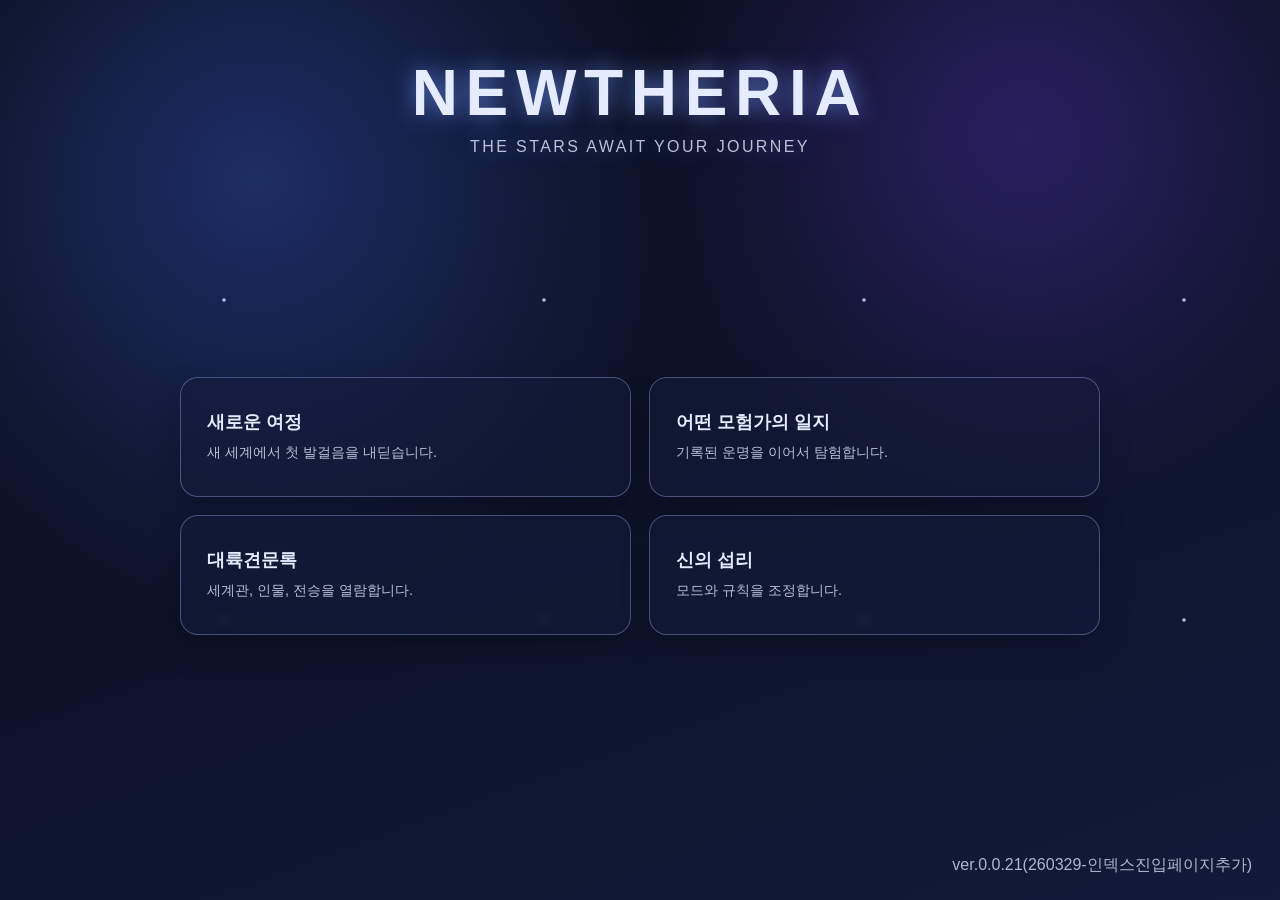
==== index.html @ f2ff2d2d "Add index entrypoint redirect and bump version to 0.0.21" ====
<!doctype html>
<html lang="ko">
<head>
  <meta charset="UTF-8" />
  <meta name="viewport" content="width=device-width, initial-scale=1.0" />
  <meta http-equiv="refresh" content="0; url=./start_screen.html" />
  <title>Newtheria 시작 화면으로 이동</title>
</head>
<body>
  <p>시작 화면으로 이동 중입니다. 자동 이동이 되지 않으면 <a href="./start_screen.html">여기를 클릭</a>하세요.</p>
  <script>
    window.location.replace("./start_screen.html");
  </script>
</body>
</html>
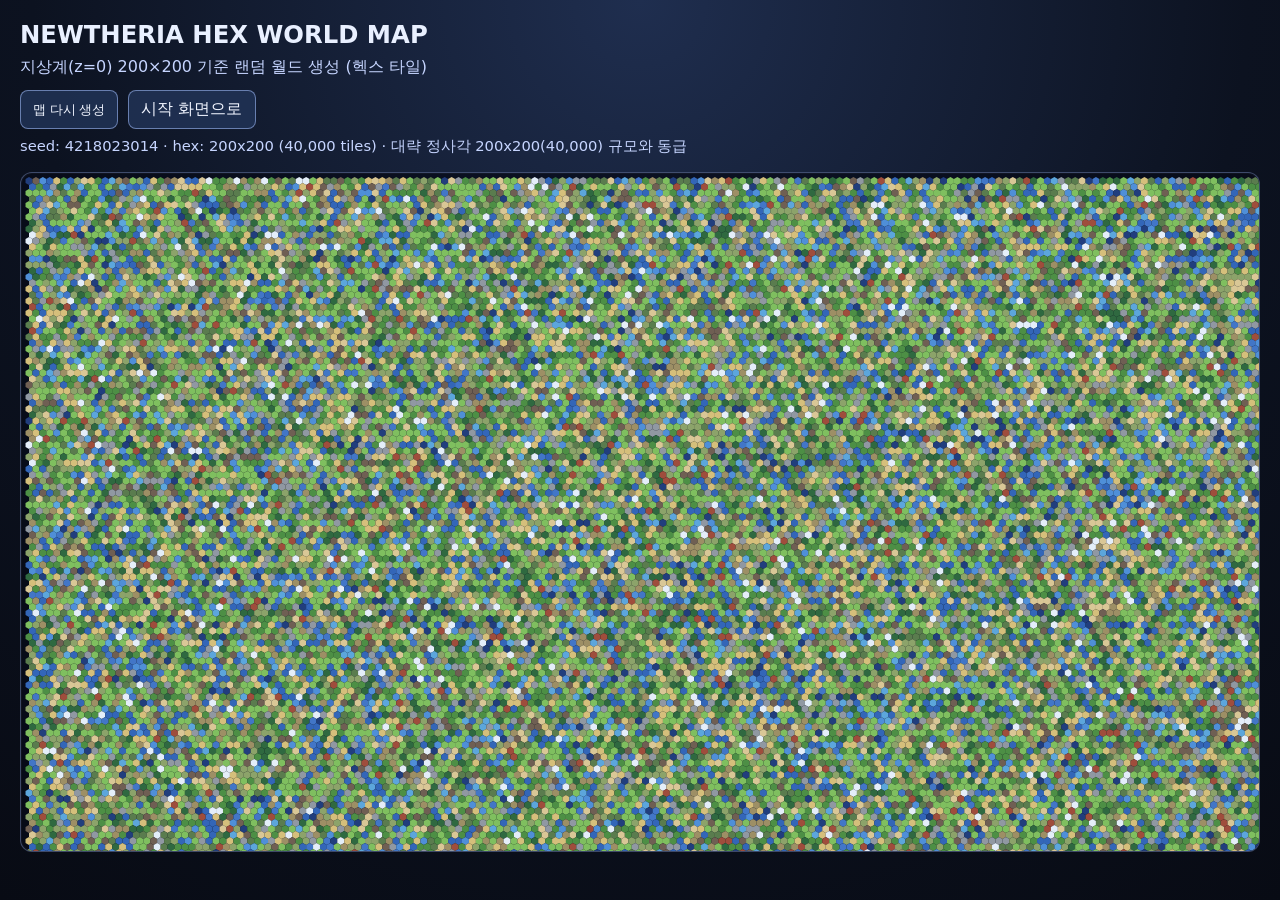
==== commit aed807fd: "feat: add temporary hex world map entry page" ====
--- a/index.html
+++ b/index.html
@@ -3,13 +3,13 @@
 <head>
   <meta charset="UTF-8" />
   <meta name="viewport" content="width=device-width, initial-scale=1.0" />
-  <meta http-equiv="refresh" content="0; url=./start_screen.html" />
-  <title>Newtheria 시작 화면으로 이동</title>
+  <meta http-equiv="refresh" content="0; url=./world_map.html" />
+  <title>Newtheria 월드맵으로 이동</title>
 </head>
 <body>
-  <p>시작 화면으로 이동 중입니다. 자동 이동이 되지 않으면 <a href="./start_screen.html">여기를 클릭</a>하세요.</p>
+  <p>월드맵으로 이동 중입니다. 자동 이동이 되지 않으면 <a href="./world_map.html">여기를 클릭</a>하세요.</p>
   <script>
-    window.location.replace("./start_screen.html");
+    window.location.replace("./world_map.html");
   </script>
 </body>
 </html>
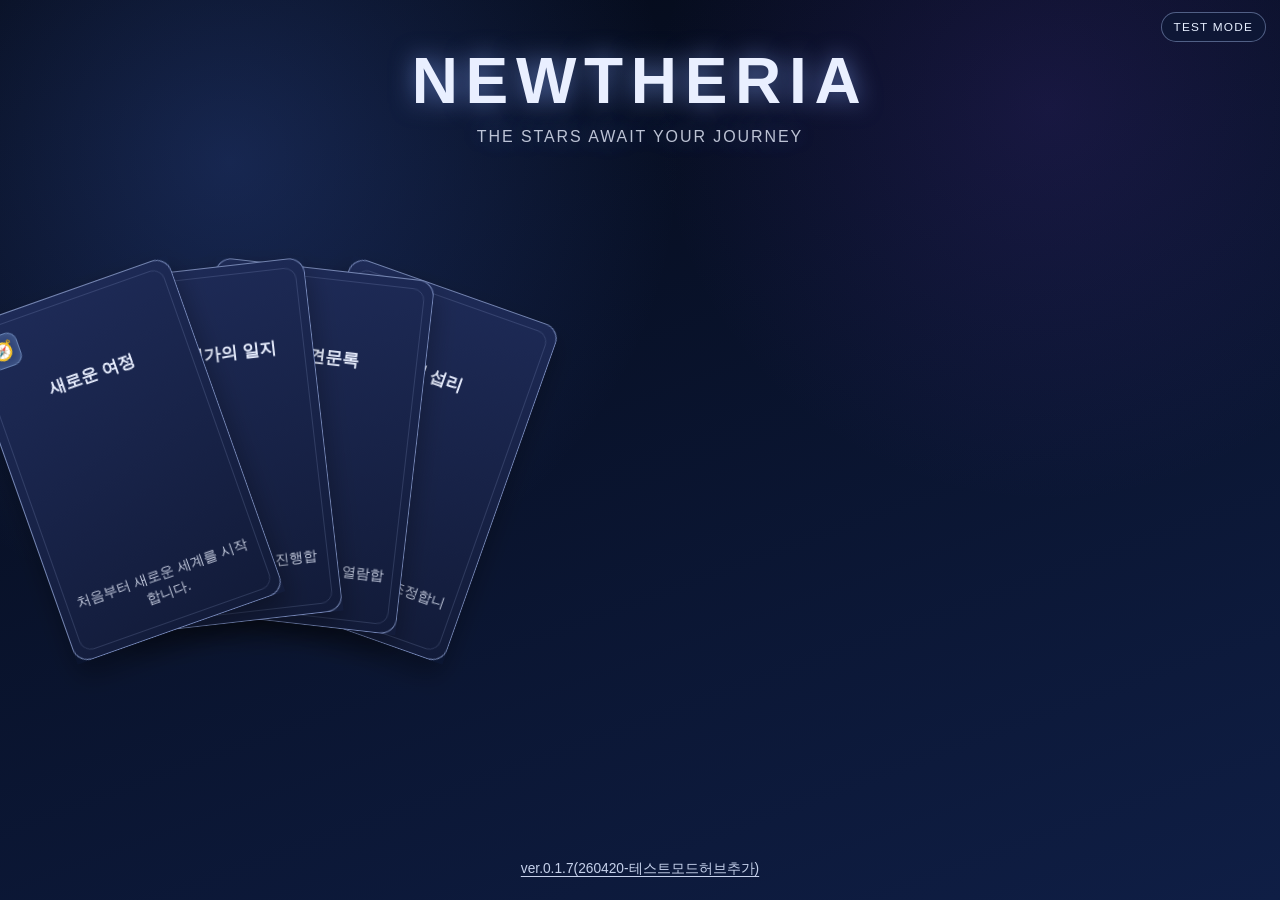
==== commit d1931f37: "feat: add test mode hub entry and route index to start screen" ====
--- a/index.html
+++ b/index.html
@@ -3,13 +3,13 @@
 <head>
   <meta charset="UTF-8" />
   <meta name="viewport" content="width=device-width, initial-scale=1.0" />
-  <meta http-equiv="refresh" content="0; url=./world_map.html" />
-  <title>Newtheria 월드맵으로 이동</title>
+  <meta http-equiv="refresh" content="0; url=./start_screen.html" />
+  <title>Newtheria 시작화면으로 이동</title>
 </head>
 <body>
-  <p>월드맵으로 이동 중입니다. 자동 이동이 되지 않으면 <a href="./world_map.html">여기를 클릭</a>하세요.</p>
+  <p>시작화면으로 이동 중입니다. 자동 이동이 되지 않으면 <a href="./start_screen.html">여기를 클릭</a>하세요.</p>
   <script>
-    window.location.replace("./world_map.html");
+    window.location.replace("./start_screen.html");
   </script>
 </body>
 </html>
